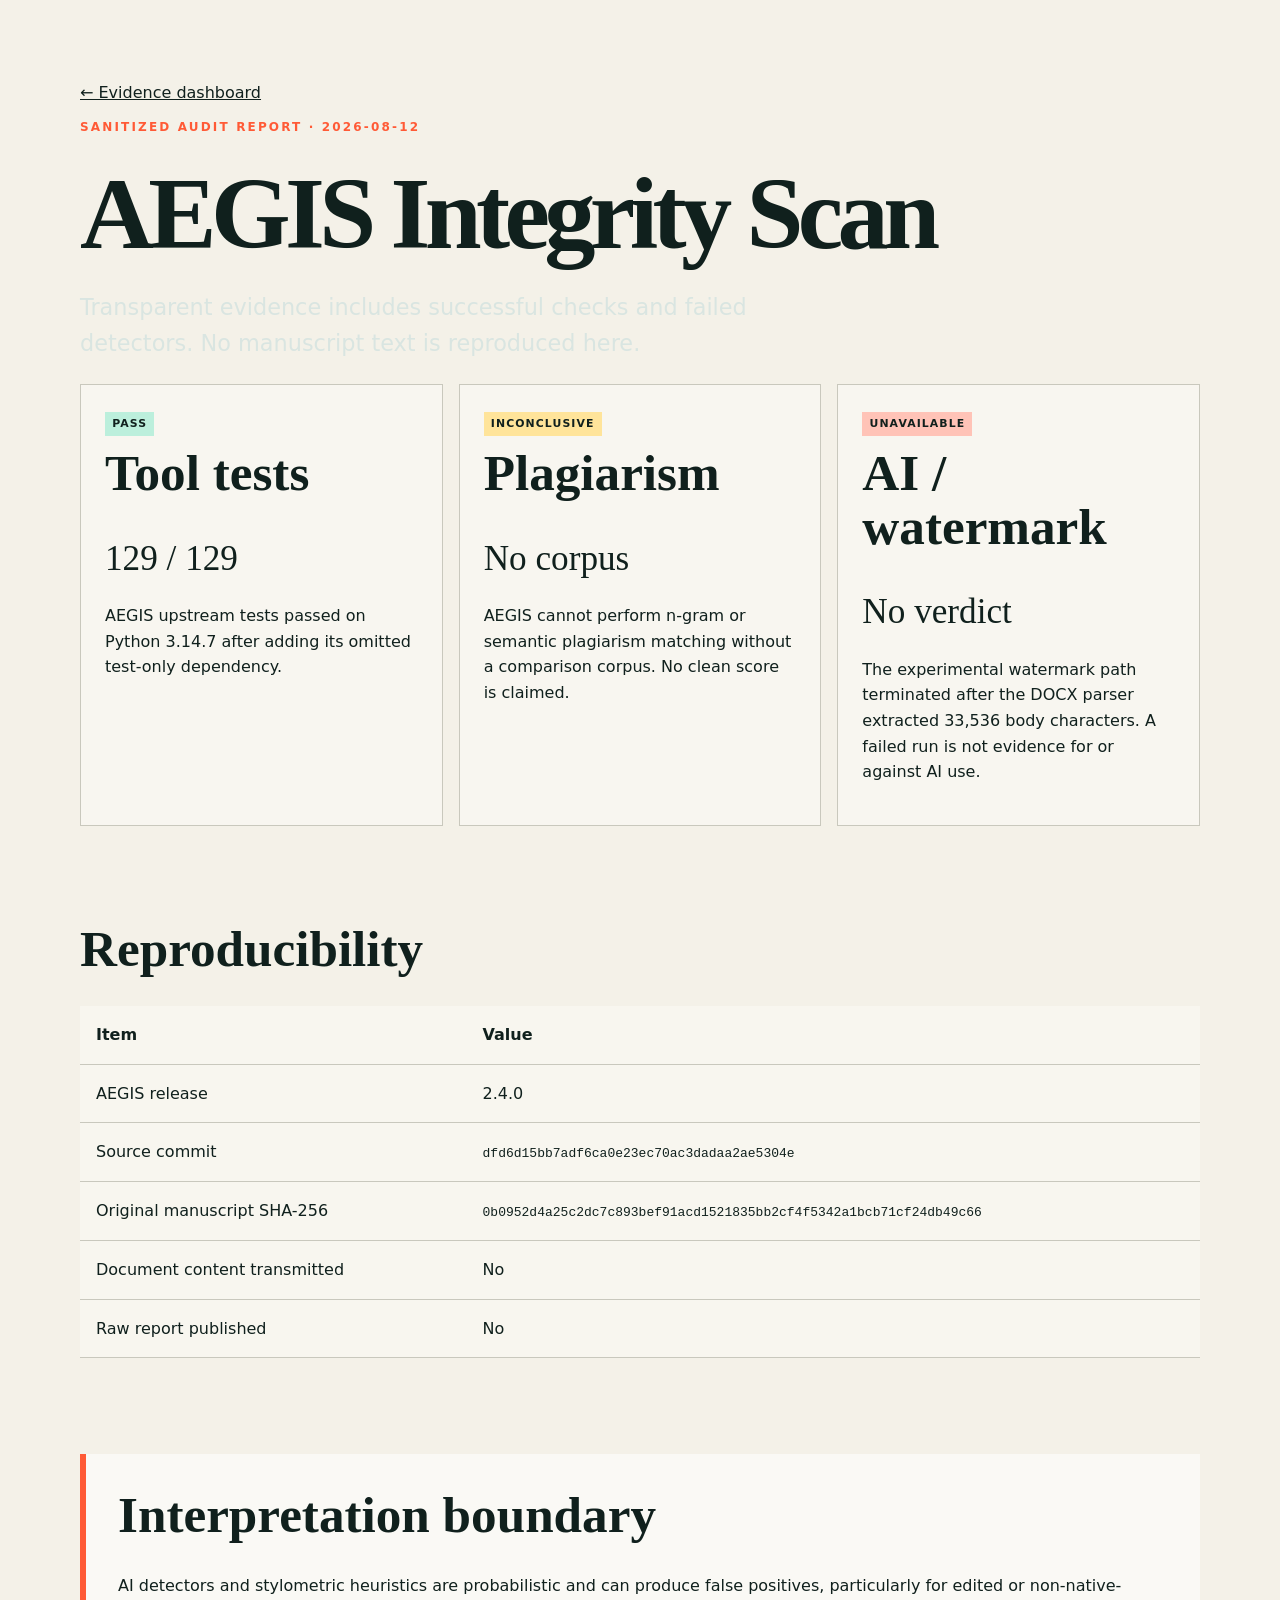
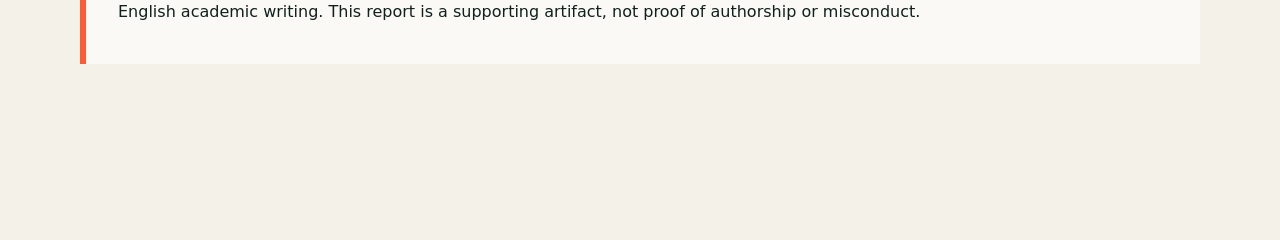
==== docs/aegis-integrity-report.html @ 997cdcb7 "Fix Pages report navigation" ====
<!doctype html>
<html lang="en"><head><meta charset="utf-8"><meta name="viewport" content="width=device-width,initial-scale=1">
<title>AEGIS Integrity Scan Report</title><link rel="stylesheet" href="assets/style.css"></head>
<body><main class="shell"><a href="index.html">← Evidence dashboard</a>
<p class="eyebrow">SANITIZED AUDIT REPORT · 2026-08-12</p><h1>AEGIS Integrity Scan</h1>
<p class="lede">Transparent evidence includes successful checks and failed detectors. No manuscript text is reproduced here.</p>
<section class="grid">
<article><span class="tag good">PASS</span><h2>Tool tests</h2><p class="metric">129 / 129</p><p>AEGIS upstream tests passed on Python 3.14.7 after adding its omitted test-only dependency.</p></article>
<article><span class="tag warn">INCONCLUSIVE</span><h2>Plagiarism</h2><p class="metric">No corpus</p><p>AEGIS cannot perform n-gram or semantic plagiarism matching without a comparison corpus. No clean score is claimed.</p></article>
<article><span class="tag bad">UNAVAILABLE</span><h2>AI / watermark</h2><p class="metric">No verdict</p><p>The experimental watermark path terminated after the DOCX parser extracted 33,536 body characters. A failed run is not evidence for or against AI use.</p></article>
</section>
<section><h2>Reproducibility</h2><table><tr><th>Item</th><th>Value</th></tr>
<tr><td>AEGIS release</td><td>2.4.0</td></tr><tr><td>Source commit</td><td><code>dfd6d15bb7adf6ca0e23ec70ac3dadaa2ae5304e</code></td></tr>
<tr><td>Original manuscript SHA-256</td><td><code>0b0952d4a25c2dc7c893bef91acd1521835bb2cf4f5342a1bcb71cf24db49c66</code></td></tr>
<tr><td>Document content transmitted</td><td>No</td></tr><tr><td>Raw report published</td><td>No</td></tr></table></section>
<section class="notice"><h2>Interpretation boundary</h2><p>AI detectors and stylometric heuristics are probabilistic and can produce false positives, particularly for edited or non-native-English academic writing. This report is a supporting artifact, not proof of authorship or misconduct.</p></section>
</main></body></html>
---- docs/assets/style.css ----
:root{--ink:#10201d;--paper:#f4f1e8;--accent:#ff5a36;--mint:#bcefdc;--line:#c9c8bd;--muted:#596662}*{box-sizing:border-box}html{scroll-behavior:smooth}body{margin:0;background:var(--paper);color:var(--ink);font-family:Inter,ui-sans-serif,system-ui,-apple-system,sans-serif;line-height:1.6}.hero{min-height:78vh;padding:2rem max(5vw,1.5rem);background:radial-gradient(circle at 83% 20%,#bcefdc 0 14%,transparent 14.2%),linear-gradient(135deg,#10201d 0 67%,#18332d 67%);color:#fff}nav{display:flex;justify-content:space-between;align-items:center;letter-spacing:.08em}nav a{color:#fff}.hero-copy{max-width:980px;margin:10vh auto 0}.eyebrow{font-size:.75rem;font-weight:800;letter-spacing:.18em;color:var(--accent)}h1{font-family:Georgia,serif;font-size:clamp(3rem,8vw,7.5rem);line-height:.9;letter-spacing:-.055em;margin:.3em 0}h1 em{color:var(--mint);font-weight:400}h2{font-family:Georgia,serif;font-size:clamp(2rem,4vw,4rem);line-height:1.05;margin:.2em 0 .6em}.lede{font-size:clamp(1.05rem,2vw,1.4rem);max-width:760px;color:#d9e5e1}.actions{display:flex;gap:1rem;margin-top:2rem;flex-wrap:wrap}.button,.ghost{padding:.8rem 1.15rem;border:1px solid var(--accent);text-decoration:none;font-weight:750}.button{background:var(--accent);color:#fff}.ghost{color:#fff}.shell{width:min(1120px,92vw);margin:auto;padding:5rem 0}.stats{display:grid;grid-template-columns:repeat(3,1fr);border-block:1px solid var(--line);margin-bottom:6rem}.stats div{padding:2rem;border-right:1px solid var(--line)}.stats div:last-child{border:0}.stats b{display:block;font-family:Georgia,serif;font-size:2.5rem}.stats span{color:var(--muted)}section{margin-bottom:6rem}.grid{display:grid;grid-template-columns:repeat(3,1fr);gap:1rem}article{border:1px solid var(--line);padding:1.5rem;background:rgba(255,255,255,.34)}.tag{display:inline-block;font-size:.68rem;font-weight:900;letter-spacing:.1em;padding:.2rem .45rem}.good{background:var(--mint)}.warn{background:#ffe49a}.bad{background:#ffc3b7}.metric{font-family:Georgia,serif;font-size:2.2rem;margin:.5rem 0}table{width:100%;border-collapse:collapse;background:rgba(255,255,255,.3)}th,td{text-align:left;padding:1rem;border-bottom:1px solid var(--line);vertical-align:top}code{overflow-wrap:anywhere}.notice{border-left:6px solid var(--accent);padding:1.5rem 2rem;background:#fff9}footer{text-align:center;padding:3rem;border-top:1px solid var(--line);color:var(--muted)}a{color:var(--ink)}@media(max-width:720px){.grid,.stats{grid-template-columns:1fr}.stats div{border-right:0;border-bottom:1px solid var(--line)}.hero{min-height:auto;padding-bottom:5rem}.shell{padding-top:3rem}th,td{padding:.65rem;font-size:.85rem}}
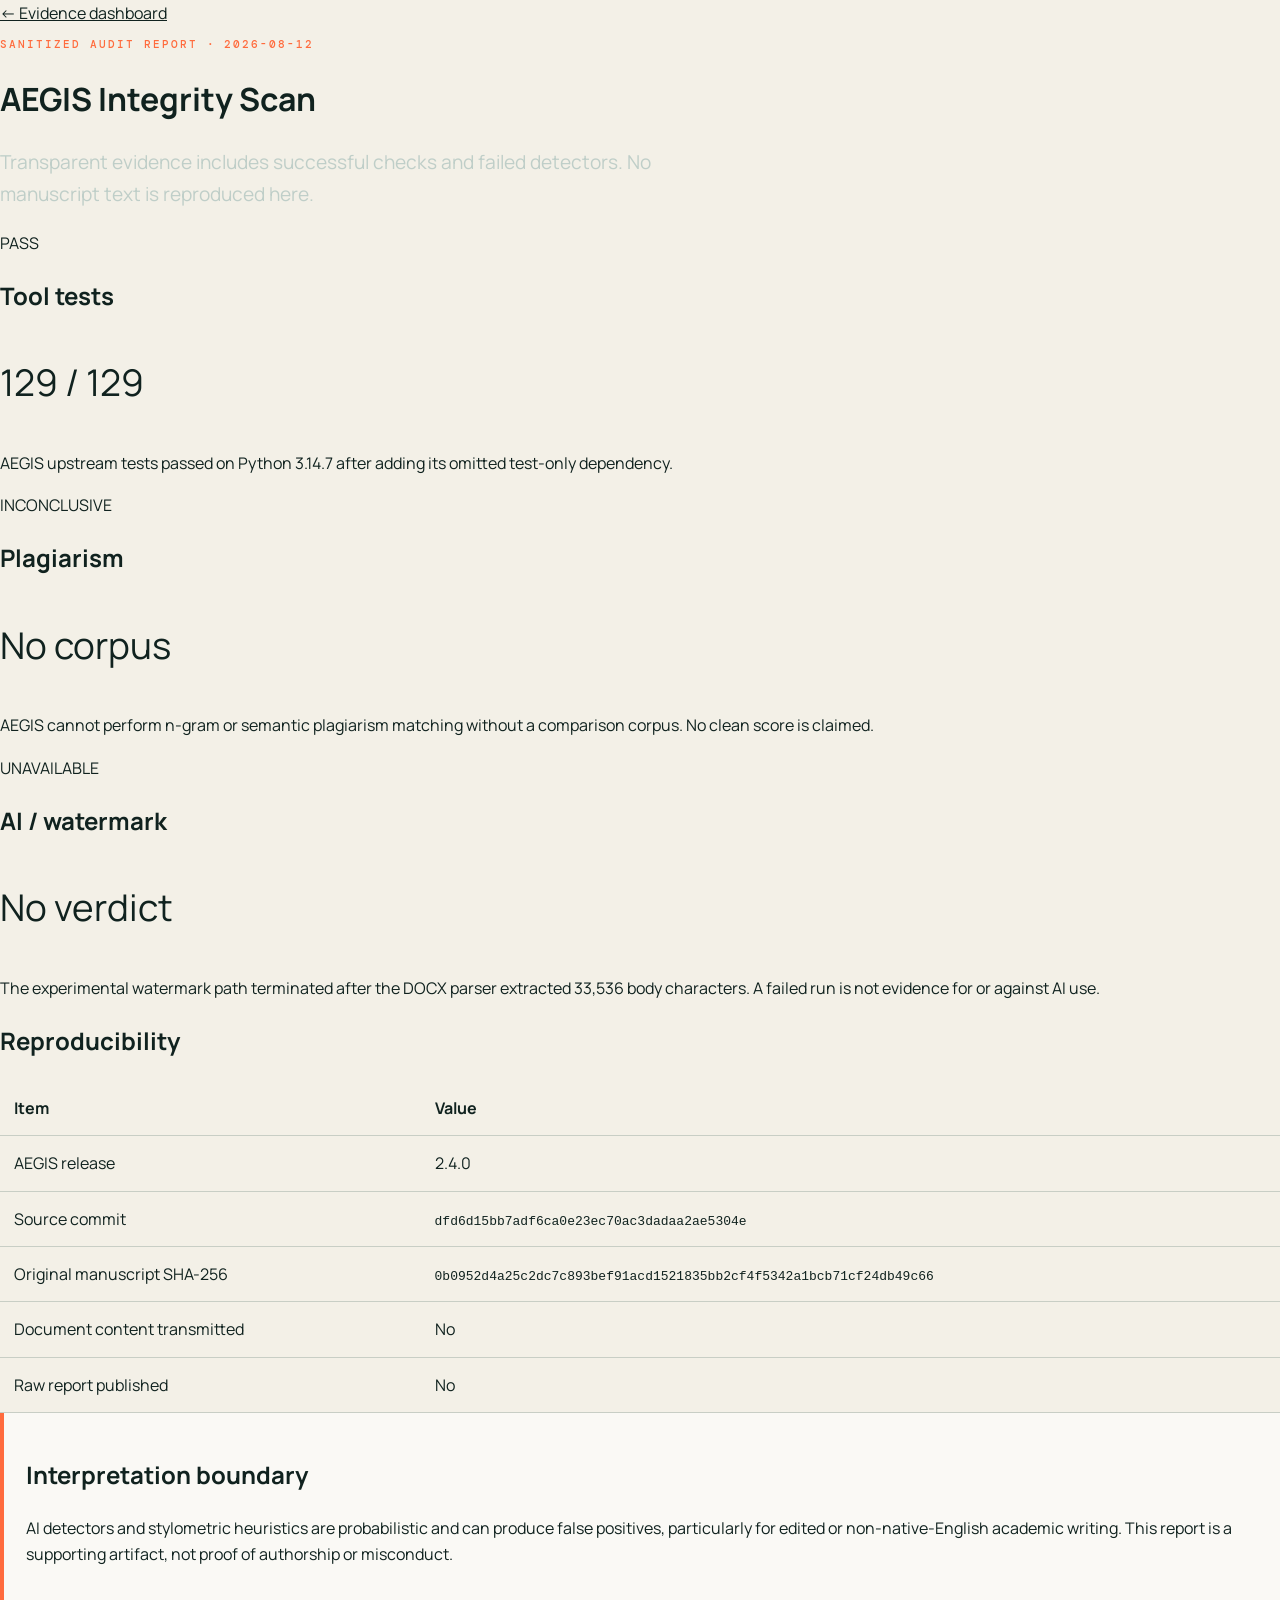
==== commit f6f09403: "Redesign research evidence site" ====
--- a/docs/aegis-integrity-report.html
+++ b/docs/aegis-integrity-report.html
@@ -1,6 +1,6 @@
 <!doctype html>
 <html lang="en"><head><meta charset="utf-8"><meta name="viewport" content="width=device-width,initial-scale=1">
-<title>AEGIS Integrity Scan Report</title><link rel="stylesheet" href="assets/style.css"></head>
+<meta name="theme-color" content="#071b1c"><link rel="icon" type="image/png" sizes="64x64" href="assets/brand/favicon-64.png"><link rel="apple-touch-icon" href="assets/brand/apple-touch-icon.png"><title>AEGIS Integrity Scan Report</title><link rel="stylesheet" href="assets/style.css"></head>
 <body><main class="shell"><a href="index.html">← Evidence dashboard</a>
 <p class="eyebrow">SANITIZED AUDIT REPORT · 2026-08-12</p><h1>AEGIS Integrity Scan</h1>
 <p class="lede">Transparent evidence includes successful checks and failed detectors. No manuscript text is reproduced here.</p>
@@ -13,5 +13,5 @@
 <tr><td>AEGIS release</td><td>2.4.0</td></tr><tr><td>Source commit</td><td><code>dfd6d15bb7adf6ca0e23ec70ac3dadaa2ae5304e</code></td></tr>
 <tr><td>Original manuscript SHA-256</td><td><code>0b0952d4a25c2dc7c893bef91acd1521835bb2cf4f5342a1bcb71cf24db49c66</code></td></tr>
 <tr><td>Document content transmitted</td><td>No</td></tr><tr><td>Raw report published</td><td>No</td></tr></table></section>
-<section class="notice"><h2>Interpretation boundary</h2><p>AI detectors and stylometric heuristics are probabilistic and can produce false positives, particularly for edited or non-native-English academic writing. This report is a supporting artifact, not proof of authorship or misconduct.</p></section>
+<section class="notice" id="limitations"><h2>Interpretation boundary</h2><p>AI detectors and stylometric heuristics are probabilistic and can produce false positives, particularly for edited or non-native-English academic writing. This report is a supporting artifact, not proof of authorship or misconduct.</p></section>
 </main></body></html>
--- a/docs/assets/style.css
+++ b/docs/assets/style.css
@@ -1,2 +1,2 @@
-:root{--ink:#10201d;--paper:#f4f1e8;--accent:#ff5a36;--mint:#bcefdc;--line:#c9c8bd;--muted:#596662}*{box-sizing:border-box}html{scroll-behavior:smooth}body{margin:0;background:var(--paper);color:var(--ink);font-family:Inter,ui-sans-serif,system-ui,-apple-system,sans-serif;line-height:1.6}.hero{min-height:78vh;padding:2rem max(5vw,1.5rem);background:radial-gradient(circle at 83% 20%,#bcefdc 0 14%,transparent 14.2%),linear-gradient(135deg,#10201d 0 67%,#18332d 67%);color:#fff}nav{display:flex;justify-content:space-between;align-items:center;letter-spacing:.08em}nav a{color:#fff}.hero-copy{max-width:980px;margin:10vh auto 0}.eyebrow{font-size:.75rem;font-weight:800;letter-spacing:.18em;color:var(--accent)}h1{font-family:Georgia,serif;font-size:clamp(3rem,8vw,7.5rem);line-height:.9;letter-spacing:-.055em;margin:.3em 0}h1 em{color:var(--mint);font-weight:400}h2{font-family:Georgia,serif;font-size:clamp(2rem,4vw,4rem);line-height:1.05;margin:.2em 0 .6em}.lede{font-size:clamp(1.05rem,2vw,1.4rem);max-width:760px;color:#d9e5e1}.actions{display:flex;gap:1rem;margin-top:2rem;flex-wrap:wrap}.button,.ghost{padding:.8rem 1.15rem;border:1px solid var(--accent);text-decoration:none;font-weight:750}.button{background:var(--accent);color:#fff}.ghost{color:#fff}.shell{width:min(1120px,92vw);margin:auto;padding:5rem 0}.stats{display:grid;grid-template-columns:repeat(3,1fr);border-block:1px solid var(--line);margin-bottom:6rem}.stats div{padding:2rem;border-right:1px solid var(--line)}.stats div:last-child{border:0}.stats b{display:block;font-family:Georgia,serif;font-size:2.5rem}.stats span{color:var(--muted)}section{margin-bottom:6rem}.grid{display:grid;grid-template-columns:repeat(3,1fr);gap:1rem}article{border:1px solid var(--line);padding:1.5rem;background:rgba(255,255,255,.34)}.tag{display:inline-block;font-size:.68rem;font-weight:900;letter-spacing:.1em;padding:.2rem .45rem}.good{background:var(--mint)}.warn{background:#ffe49a}.bad{background:#ffc3b7}.metric{font-family:Georgia,serif;font-size:2.2rem;margin:.5rem 0}table{width:100%;border-collapse:collapse;background:rgba(255,255,255,.3)}th,td{text-align:left;padding:1rem;border-bottom:1px solid var(--line);vertical-align:top}code{overflow-wrap:anywhere}.notice{border-left:6px solid var(--accent);padding:1.5rem 2rem;background:#fff9}footer{text-align:center;padding:3rem;border-top:1px solid var(--line);color:var(--muted)}a{color:var(--ink)}@media(max-width:720px){.grid,.stats{grid-template-columns:1fr}.stats div{border-right:0;border-bottom:1px solid var(--line)}.hero{min-height:auto;padding-bottom:5rem}.shell{padding-top:3rem}th,td{padding:.65rem;font-size:.85rem}}
-
+@import url('https://fonts.googleapis.com/css2?family=DM+Mono:wght@400;500&family=Manrope:wght@400;500;600;700;800&family=Newsreader:ital,opsz,wght@1,6..72,500&display=swap');
+:root{--night:#071b1c;--night-2:#0b2927;--paper:#f3f0e7;--white:#fffdf7;--ink:#10221f;--muted:#60706b;--line:#c8cec5;--mint:#73e0ba;--mint-soft:#c9f5e5;--orange:#ff6b3d;--amber:#ffd275;--red:#ffb19b}*{box-sizing:border-box}html{scroll-behavior:smooth}body{margin:0;background:var(--paper);color:var(--ink);font-family:Manrope,system-ui,sans-serif;line-height:1.65}a{color:inherit}.shell-wide{width:min(1240px,calc(100% - 48px));margin-inline:auto}.hero{color:var(--white);background:var(--night);min-height:100vh;overflow:hidden;position:relative}.hero:before{content:"";position:absolute;inset:0;background:linear-gradient(rgba(115,224,186,.055) 1px,transparent 1px),linear-gradient(90deg,rgba(115,224,186,.055) 1px,transparent 1px);background-size:64px 64px;mask-image:linear-gradient(to bottom,#000,transparent 80%)}.nav{height:88px;display:flex;align-items:center;justify-content:space-between;position:relative;z-index:5;border-bottom:1px solid #ffffff20}.brand{display:flex;align-items:center;gap:10px;text-decoration:none;font-weight:800;letter-spacing:.06em}.brand img{width:38px;height:38px;border-radius:10px}.brand small{font:500 10px DM Mono,monospace;color:#a8b8b2;letter-spacing:.14em;border-left:1px solid #ffffff30;padding-left:12px}.nav-links{display:flex;align-items:center;gap:28px}.nav-links a{text-decoration:none;font-size:.84rem;color:#c9d7d1}.nav-links a:hover{color:var(--mint)}.nav-links .nav-cta{color:var(--night);background:var(--mint);padding:10px 16px;font-weight:700}.hero-grid{min-height:calc(100vh - 144px);display:grid;grid-template-columns:1.05fr .95fr;align-items:center;gap:5vw;position:relative;z-index:2;padding-block:72px}.kicker,.eyebrow{font:500 11px DM Mono,monospace;letter-spacing:.18em;color:var(--orange)}.kicker span{display:inline-block;width:28px;height:1px;background:var(--orange);vertical-align:middle;margin-right:10px}.hero h1,.section h2,.dark-section h2,.author-section h2{font-size:clamp(3.8rem,7vw,7.4rem);line-height:.88;letter-spacing:-.065em;margin:.24em 0;font-weight:700}.hero h1 em,.section h2 em,.dark-section h2 em,.author-section h2 em{font-family:Newsreader,Georgia,serif;font-weight:500;color:var(--mint)}.lede{max-width:680px;color:#bfcec8;font-size:clamp(1rem,1.5vw,1.28rem)}.actions{display:flex;align-items:center;gap:24px;flex-wrap:wrap;margin-top:34px}.button{background:var(--orange);color:white;text-decoration:none;padding:14px 18px;font-weight:800;font-size:.86rem}.button span{margin-left:22px}.text-link{color:var(--mint);font-size:.86rem;text-underline-offset:5px}.badges{display:flex;gap:10px;flex-wrap:wrap;margin-top:40px}.badges span{font:500 10px DM Mono,monospace;padding:7px 10px;border:1px solid #ffffff28;color:#bdcbc6}.hero-art{position:relative;display:grid;place-items:center;min-height:560px}.hero-art:before{content:"";position:absolute;width:70%;height:70%;border-radius:50%;background:#73e0ba20;filter:blur(70px)}.hero-art img{width:min(100%,620px);position:relative;z-index:2;filter:drop-shadow(0 28px 60px #0008)}.orbit{position:absolute;border:1px solid #73e0ba3c;border-radius:50%;width:86%;aspect-ratio:1}.orbit-b{width:64%;border-color:#ff6b3d45}.signal{position:absolute;z-index:3;background:#0b2927e8;border:1px solid #ffffff25;padding:10px 14px;font:500 9px DM Mono,monospace;letter-spacing:.1em;color:#9eb0aa;backdrop-filter:blur(10px)}.signal b{display:block;color:var(--mint);font-size:15px;margin-top:3px}.signal-one{left:2%;top:22%}.signal-two{right:0;bottom:22%}.hero-strip{position:relative;z-index:3;height:56px;display:flex;align-items:center;justify-content:space-between;border-top:1px solid #ffffff20;color:#829690;font:500 9px DM Mono,monospace;letter-spacing:.15em}.hero-strip i{height:3px;width:3px;background:var(--orange);border-radius:50%}.metrics{display:grid;grid-template-columns:repeat(4,1fr);margin-top:0;background:var(--white);box-shadow:0 25px 70px #1a312811}.metrics div{padding:38px;border-right:1px solid var(--line)}.metrics div:last-child{border:0}.metrics strong{display:block;font-size:2.8rem;letter-spacing:-.06em;line-height:1}.metrics sup{font-size:1rem;color:var(--orange)}.metrics span{display:block;color:var(--muted);font-size:.78rem;margin-top:14px}.section,.dark-section{padding-block:130px}.section-heading{display:grid;grid-template-columns:1.4fr .6fr;gap:10vw;align-items:end;margin-bottom:65px}.section-heading h2{font-size:clamp(3rem,5vw,5.6rem)}.section-heading p:last-child{color:var(--muted);max-width:440px}.flow{display:grid;grid-template-columns:1fr auto 1fr auto 1fr auto 1fr;align-items:stretch}.flow article{background:var(--white);padding:28px;border:1px solid var(--line);min-height:275px}.flow article>span{font:500 10px DM Mono,monospace;color:var(--orange)}.flow-icon{font-size:2rem;color:var(--night);margin:34px 0 16px}.flow h3,.feature-card h3{font-size:1.25rem;margin:.3rem 0}.flow p,.feature-card p{color:var(--muted);font-size:.86rem}.arrow{align-self:center;padding:0 10px;color:var(--orange)}.dark-section{background:var(--night);color:var(--white)}.inverse p:last-child{color:#a9bbb4}.evidence-grid{display:grid;grid-template-columns:repeat(3,1fr);gap:18px}.feature-card{border:1px solid #ffffff20;padding:30px;background:#ffffff08;min-height:330px;display:flex;flex-direction:column}.feature-card:hover{border-color:#73e0ba80;transform:translateY(-3px);transition:.25s}.card-top{display:flex;align-items:center;justify-content:space-between;margin-bottom:38px}.card-top b{font:500 10px DM Mono,monospace;color:#81958d}.status{font:500 9px DM Mono,monospace;padding:6px 8px;color:var(--night)}.verified{background:var(--mint)}.inconclusive{background:var(--amber)}.unavailable{background:var(--red)}.feature-card p{color:#adbbb6}.feature-card a{margin-top:auto;color:var(--mint);font-size:.82rem;text-underline-offset:5px}.feature-card code{color:#d8e5df}.compliance-layout{display:grid;grid-template-columns:1.45fr .55fr;gap:32px}.compliance-list{border-top:1px solid var(--line)}.compliance-list>div{display:grid;grid-template-columns:54px 1fr auto;align-items:center;gap:16px;border-bottom:1px solid var(--line);padding:22px 6px}.compliance-list>div>span{font:500 10px DM Mono,monospace;color:var(--orange)}.compliance-list p{margin:0;color:var(--muted);font-size:.82rem}.compliance-list p b{display:block;color:var(--ink);font-size:1rem}.compliance-list mark{font:500 9px DM Mono,monospace;padding:6px 9px}.pass{background:var(--mint-soft)}.updated{background:#cfe5ff}.review{background:#ffe6a9}.hash-card{background:var(--night);color:var(--white);padding:34px}.hash-card>p{font:500 10px DM Mono,monospace;color:var(--orange);letter-spacing:.15em}.hash-card h3{font-size:2.3rem;margin:.5em 0}.hash-card code{display:block;overflow-wrap:anywhere;color:var(--mint);font:400 11px/1.8 DM Mono,monospace}.hash-card hr{border:0;border-top:1px solid #ffffff20;margin:28px 0}.hash-card span{display:flex;justify-content:space-between;border-bottom:1px solid #ffffff14;padding:10px 0;font-size:.72rem;color:#9db0a8}.hash-card b{color:var(--mint)}.author-section{background:var(--mint-soft);padding-block:100px}.author-grid{display:grid;grid-template-columns:1fr 1fr;gap:10vw;align-items:center}.author-section h2{font-size:clamp(3.2rem,6vw,6rem)}.author-section h2 em{color:var(--night)}.author-grid>div:last-child>p{font-size:1.15rem;max-width:560px}.author-links{display:flex;gap:16px;margin:30px 0}.author-links a{background:var(--night);color:white;padding:11px 14px;text-decoration:none;font-size:.78rem}.author-grid small{font:500 10px DM Mono,monospace;letter-spacing:.1em;color:var(--muted)}footer{background:var(--night);color:#9eafa9;padding-block:38px}footer>div{display:flex;align-items:center;justify-content:space-between}footer p,footer a{font-size:.72rem}footer .brand{color:white}.metric{font-size:2.3rem}table{width:100%;border-collapse:collapse}th,td{text-align:left;padding:14px;border-bottom:1px solid var(--line)}code{overflow-wrap:anywhere}.notice{border-left:4px solid var(--orange);padding:22px;background:#ffffff99}@media(max-width:900px){.nav-links>a:not(.nav-cta){display:none}.hero-grid,.section-heading,.compliance-layout,.author-grid{grid-template-columns:1fr}.hero-art{min-height:420px}.metrics{grid-template-columns:repeat(2,1fr)}.flow{grid-template-columns:1fr}.flow .arrow{transform:rotate(90deg);justify-self:center}.evidence-grid{grid-template-columns:1fr}.section,.dark-section{padding-block:90px}}@media(max-width:600px){.shell-wide{width:min(100% - 28px,1240px)}.brand small{display:none}.hero h1{font-size:3.6rem}.hero-grid{padding-block:45px}.hero-art{min-height:330px}.signal{display:none}.metrics{grid-template-columns:1fr}.metrics div{border-right:0;border-bottom:1px solid var(--line)}.hero-strip span:nth-of-type(even),.hero-strip i{display:none}.section,.dark-section{padding-block:70px}.compliance-list>div{grid-template-columns:35px 1fr}.compliance-list mark{grid-column:2;width:max-content}.author-section{padding-block:70px}footer>div{flex-direction:column;gap:16px}.nav-cta{padding:8px 10px!important;font-size:.72rem!important}}
